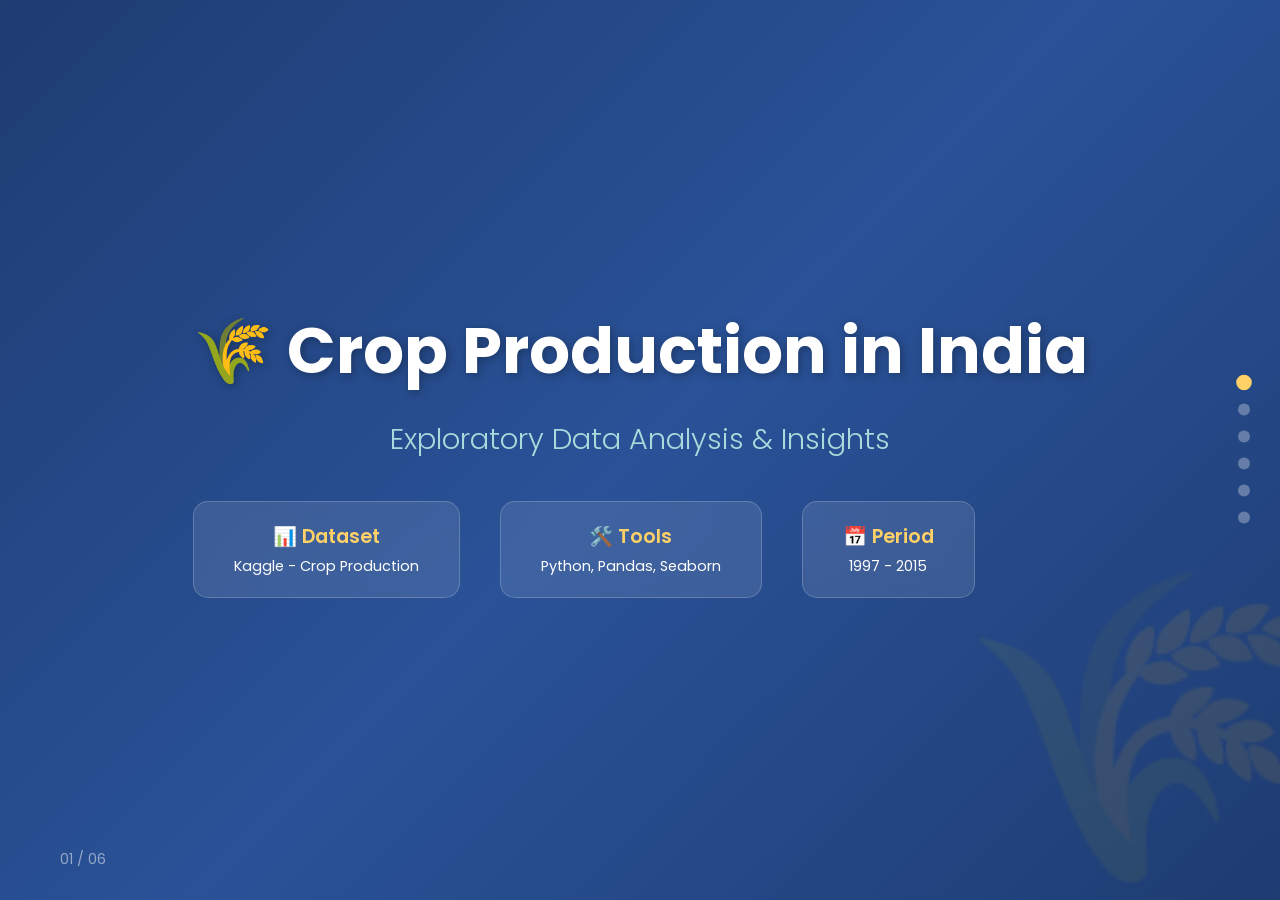
==== crop_production_presentation.html @ 9391064a "Add files via upload" ====
<!DOCTYPE html>
<html lang="en">

<head>
    <meta charset="UTF-8">
    <meta name="viewport" content="width=device-width, initial-scale=1.0">
    <title>Crop Production in India - Analysis</title>
    <link href="https://fonts.googleapis.com/css2?family=Poppins:wght@300;400;600;700&display=swap" rel="stylesheet">
    <style>
        * {
            margin: 0;
            padding: 0;
            box-sizing: border-box;
        }

        body {
            font-family: 'Poppins', sans-serif;
            background: linear-gradient(135deg, #1a1a2e 0%, #16213e 50%, #0f3460 100%);
            min-height: 100vh;
            overflow-x: hidden;
        }

        .slide-container {
            width: 100%;
            height: 100vh;
            scroll-snap-type: y mandatory;
            overflow-y: scroll;
            scroll-behavior: smooth;
        }

        .slide {
            width: 100%;
            height: 100vh;
            scroll-snap-align: start;
            display: flex;
            flex-direction: column;
            justify-content: center;
            align-items: center;
            padding: 60px;
            position: relative;
            overflow: hidden;
        }

        /* Slide 1 - Title */
        .slide-1 {
            background: linear-gradient(135deg, #1e3c72 0%, #2a5298 50%, #1e3c72 100%);
        }

        .slide-1::before {
            content: '🌾';
            position: absolute;
            font-size: 300px;
            opacity: 0.1;
            right: -50px;
            bottom: -50px;
        }

        .title-content {
            text-align: center;
            z-index: 10;
            animation: fadeInUp 1s ease-out;
        }

        .main-title {
            font-size: 4rem;
            font-weight: 700;
            color: #fff;
            margin-bottom: 20px;
            text-shadow: 2px 2px 10px rgba(0, 0, 0, 0.3);
        }

        .subtitle {
            font-size: 1.8rem;
            color: #a8dadc;
            margin-bottom: 40px;
            font-weight: 300;
        }

        .meta-info {
            display: flex;
            gap: 40px;
            margin-top: 30px;
        }

        .meta-item {
            background: rgba(255, 255, 255, 0.1);
            backdrop-filter: blur(10px);
            padding: 20px 40px;
            border-radius: 15px;
            border: 1px solid rgba(255, 255, 255, 0.2);
        }

        .meta-item span {
            color: #ffd166;
            font-size: 1.2rem;
            font-weight: 600;
        }

        .meta-item p {
            color: #fff;
            font-size: 0.9rem;
            margin-top: 5px;
        }

        /* Slide 2 - Contents */
        .slide-2 {
            background: linear-gradient(135deg, #134e5e 0%, #71b280 100%);
        }

        .section-title {
            font-size: 3rem;
            color: #fff;
            margin-bottom: 50px;
            text-align: center;
        }

        .contents-grid {
            display: grid;
            grid-template-columns: repeat(2, 1fr);
            gap: 25px;
            max-width: 900px;
        }

        .content-card {
            background: rgba(255, 255, 255, 0.15);
            backdrop-filter: blur(10px);
            padding: 30px;
            border-radius: 20px;
            border: 1px solid rgba(255, 255, 255, 0.2);
            display: flex;
            align-items: center;
            gap: 20px;
            transition: transform 0.3s ease, box-shadow 0.3s ease;
        }

        .content-card:hover {
            transform: translateY(-5px);
            box-shadow: 0 20px 40px rgba(0, 0, 0, 0.2);
        }

        .content-number {
            width: 60px;
            height: 60px;
            background: linear-gradient(135deg, #ffd166, #f9844a);
            border-radius: 50%;
            display: flex;
            justify-content: center;
            align-items: center;
            font-size: 1.5rem;
            font-weight: 700;
            color: #1a1a2e;
        }

        .content-text {
            color: #fff;
            font-size: 1.3rem;
        }

        /* Slide 3 - Dataset Overview */
        .slide-3 {
            background: linear-gradient(135deg, #667eea 0%, #764ba2 100%);
        }

        .stats-container {
            display: grid;
            grid-template-columns: repeat(4, 1fr);
            gap: 30px;
            margin-top: 40px;
        }

        .stat-card {
            background: rgba(255, 255, 255, 0.15);
            backdrop-filter: blur(10px);
            padding: 40px 30px;
            border-radius: 20px;
            text-align: center;
            border: 1px solid rgba(255, 255, 255, 0.2);
            transition: transform 0.3s ease;
        }

        .stat-card:hover {
            transform: scale(1.05);
        }

        .stat-icon {
            font-size: 3rem;
            margin-bottom: 15px;
        }

        .stat-value {
            font-size: 2.5rem;
            font-weight: 700;
            color: #ffd166;
        }

        .stat-label {
            color: #e0e0e0;
            font-size: 1rem;
            margin-top: 10px;
        }

        /* Slide 4 - EDA */
        .slide-4 {
            background: linear-gradient(135deg, #f093fb 0%, #f5576c 100%);
        }

        /* Slide 5 - Key Visualizations */
        .slide-5 {
            background: linear-gradient(135deg, #11998e 0%, #38ef7d 100%);
        }

        .viz-grid {
            display: grid;
            grid-template-columns: repeat(3, 1fr);
            gap: 25px;
            max-width: 1100px;
        }

        .viz-card {
            background: rgba(255, 255, 255, 0.95);
            border-radius: 20px;
            padding: 30px;
            text-align: center;
            box-shadow: 0 15px 40px rgba(0, 0, 0, 0.2);
            transition: transform 0.3s ease, box-shadow 0.3s ease;
            cursor: pointer;
        }

        .viz-card:hover {
            transform: translateY(-10px) scale(1.02);
            box-shadow: 0 25px 50px rgba(0, 0, 0, 0.3);
        }

        .viz-card::after {
            content: '👆 Click to view';
            display: block;
            font-size: 0.75rem;
            color: #999;
            margin-top: 10px;
            opacity: 0;
            transition: opacity 0.3s ease;
        }

        .viz-card:hover::after {
            opacity: 1;
        }

        .viz-icon {
            font-size: 3rem;
            margin-bottom: 15px;
        }

        .viz-title {
            font-size: 1.2rem;
            font-weight: 600;
            color: #333;
            margin-bottom: 10px;
        }

        .viz-desc {
            font-size: 0.9rem;
            color: #666;
        }

        /* Slide 6 - Key Insights & Conclusion */
        .slide-6 {
            background: linear-gradient(135deg, #0f0c29 0%, #302b63 50%, #24243e 100%);
        }

        .insights-container {
            display: grid;
            grid-template-columns: repeat(2, 1fr);
            gap: 30px;
            max-width: 1000px;
        }

        .insight-card {
            background: linear-gradient(135deg, rgba(255, 255, 255, 0.1) 0%, rgba(255, 255, 255, 0.05) 100%);
            backdrop-filter: blur(10px);
            padding: 30px;
            border-radius: 20px;
            border: 1px solid rgba(255, 255, 255, 0.1);
        }

        .insight-card h3 {
            color: #ffd166;
            font-size: 1.3rem;
            margin-bottom: 15px;
            display: flex;
            align-items: center;
            gap: 10px;
        }

        .insight-card p {
            color: #e0e0e0;
            line-height: 1.6;
        }

        .conclusion-box {
            grid-column: span 2;
            background: linear-gradient(135deg, #ffd166 0%, #f9844a 100%);
            text-align: center;
        }

        .conclusion-box h3 {
            color: #1a1a2e;
            font-size: 1.8rem;
        }

        .conclusion-box p {
            color: #333;
            font-size: 1.1rem;
        }

        /* Modal Styles */
        .modal-overlay {
            position: fixed;
            top: 0;
            left: 0;
            width: 100%;
            height: 100%;
            background: rgba(0, 0, 0, 0.85);
            backdrop-filter: blur(10px);
            display: none;
            justify-content: center;
            align-items: center;
            z-index: 2000;
            animation: fadeIn 0.3s ease;
        }

        .modal-overlay.active {
            display: flex;
        }

        .modal-content {
            background: #fff;
            border-radius: 25px;
            padding: 40px;
            max-width: 800px;
            width: 90%;
            max-height: 85vh;
            overflow-y: auto;
            position: relative;
            animation: slideUp 0.4s ease;
        }

        .modal-close {
            position: absolute;
            top: 15px;
            right: 20px;
            font-size: 2rem;
            cursor: pointer;
            color: #666;
            transition: color 0.3s ease;
        }

        .modal-close:hover {
            color: #f5576c;
        }

        .modal-title {
            font-size: 1.8rem;
            color: #333;
            margin-bottom: 20px;
            display: flex;
            align-items: center;
            gap: 15px;
        }

        .modal-description {
            color: #666;
            margin-bottom: 25px;
            line-height: 1.6;
        }

        .chart-preview {
            background: linear-gradient(135deg, #f8f9fa 0%, #e9ecef 100%);
            border-radius: 15px;
            padding: 30px;
            min-height: 300px;
            display: flex;
            flex-direction: column;
            align-items: center;
            justify-content: center;
        }

        /* CSS Charts */
        .bar-chart {
            display: flex;
            align-items: flex-end;
            gap: 15px;
            height: 200px;
            padding: 20px;
        }

        .bar {
            width: 50px;
            border-radius: 8px 8px 0 0;
            display: flex;
            flex-direction: column;
            align-items: center;
            justify-content: flex-end;
            transition: height 0.5s ease;
        }

        .bar span {
            font-size: 0.7rem;
            color: #333;
            margin-top: 8px;
            text-align: center;
        }

        .pie-chart {
            width: 200px;
            height: 200px;
            border-radius: 50%;
            background: conic-gradient(#ff6b6b 0deg 108deg,
                    #4ecdc4 108deg 180deg,
                    #45b7d1 180deg 234deg,
                    #96ceb4 234deg 288deg,
                    #ffeaa7 288deg 360deg);
            position: relative;
        }

        .pie-chart::after {
            content: '';
            position: absolute;
            top: 50%;
            left: 50%;
            transform: translate(-50%, -50%);
            width: 80px;
            height: 80px;
            background: #fff;
            border-radius: 50%;
        }

        .histogram {
            display: flex;
            align-items: flex-end;
            gap: 3px;
            height: 150px;
        }

        .hist-bar {
            width: 20px;
            background: linear-gradient(180deg, #667eea 0%, #764ba2 100%);
            border-radius: 3px 3px 0 0;
        }

        .scatter-plot {
            width: 250px;
            height: 200px;
            background: linear-gradient(135deg, #f8f9fa 0%, #e9ecef 100%);
            border-left: 2px solid #333;
            border-bottom: 2px solid #333;
            position: relative;
            margin: 20px;
        }

        .scatter-dot {
            position: absolute;
            width: 10px;
            height: 10px;
            background: #4ecdc4;
            border-radius: 50%;
            opacity: 0.7;
        }

        .box-plot {
            display: flex;
            flex-direction: column;
            align-items: center;
            height: 200px;
            justify-content: center;
        }

        .box-plot-item {
            display: flex;
            align-items: center;
            gap: 10px;
            margin: 10px 0;
        }

        .box-plot-box {
            width: 120px;
            height: 40px;
            background: linear-gradient(90deg, #ffeaa7 0%, #fdcb6e 100%);
            border: 2px solid #f39c12;
            border-radius: 5px;
            position: relative;
        }

        .box-plot-box::before,
        .box-plot-box::after {
            content: '';
            position: absolute;
            height: 2px;
            background: #e74c3c;
            width: 30px;
        }

        .box-plot-box::before {
            left: -35px;
            top: 50%;
        }

        .box-plot-box::after {
            right: -35px;
            top: 50%;
        }

        .heatmap {
            display: grid;
            grid-template-columns: repeat(3, 60px);
            gap: 5px;
        }

        .heatmap-cell {
            width: 60px;
            height: 60px;
            border-radius: 8px;
            display: flex;
            align-items: center;
            justify-content: center;
            color: #fff;
            font-weight: 600;
            font-size: 0.9rem;
        }

        .line-chart {
            width: 280px;
            height: 150px;
            position: relative;
            border-left: 2px solid #333;
            border-bottom: 2px solid #333;
        }

        .line-chart svg {
            position: absolute;
            bottom: 0;
            left: 0;
        }

        /* Navigation */
        .nav-dots {
            position: fixed;
            right: 30px;
            top: 50%;
            transform: translateY(-50%);
            display: flex;
            flex-direction: column;
            gap: 15px;
            z-index: 1000;
        }

        .nav-dot {
            width: 12px;
            height: 12px;
            border-radius: 50%;
            background: rgba(255, 255, 255, 0.3);
            cursor: pointer;
            transition: all 0.3s ease;
        }

        .nav-dot:hover,
        .nav-dot.active {
            background: #ffd166;
            transform: scale(1.3);
        }

        .slide-number {
            position: absolute;
            bottom: 30px;
            left: 60px;
            color: rgba(255, 255, 255, 0.5);
            font-size: 0.9rem;
        }

        /* Animations */
        @keyframes fadeIn {
            from {
                opacity: 0;
            }

            to {
                opacity: 1;
            }
        }

        @keyframes fadeInUp {
            from {
                opacity: 0;
                transform: translateY(30px);
            }

            to {
                opacity: 1;
                transform: translateY(0);
            }
        }

        @keyframes slideUp {
            from {
                opacity: 0;
                transform: translateY(50px);
            }

            to {
                opacity: 1;
                transform: translateY(0);
            }
        }

        .legend {
            display: flex;
            flex-wrap: wrap;
            gap: 15px;
            margin-top: 20px;
            justify-content: center;
        }

        .legend-item {
            display: flex;
            align-items: center;
            gap: 8px;
            font-size: 0.85rem;
            color: #555;
        }

        .legend-color {
            width: 15px;
            height: 15px;
            border-radius: 3px;
        }
    </style>
</head>

<body>
    <div class="slide-container" id="slideContainer">
        <!-- Slide 1: Title -->
        <div class="slide slide-1" id="slide1">
            <div class="title-content">
                <h1 class="main-title">🌾 Crop Production in India</h1>
                <p class="subtitle">Exploratory Data Analysis & Insights</p>
                <div class="meta-info">
                    <div class="meta-item">
                        <span>📊 Dataset</span>
                        <p>Kaggle - Crop Production</p>
                    </div>
                    <div class="meta-item">
                        <span>🛠️ Tools</span>
                        <p>Python, Pandas, Seaborn</p>
                    </div>
                    <div class="meta-item">
                        <span>📅 Period</span>
                        <p>1997 - 2015</p>
                    </div>
                </div>
            </div>
            <span class="slide-number">01 / 06</span>
        </div>

        <!-- Slide 2: Contents -->
        <div class="slide slide-2" id="slide2">
            <h2 class="section-title">📋 Contents</h2>
            <div class="contents-grid">
                <div class="content-card">
                    <div class="content-number">1</div>
                    <div class="content-text">Load Data & Overview</div>
                </div>
                <div class="content-card">
                    <div class="content-number">2</div>
                    <div class="content-text">Descriptive Statistics</div>
                </div>
                <div class="content-card">
                    <div class="content-number">3</div>
                    <div class="content-text">Exploratory Data Analysis</div>
                </div>
                <div class="content-card">
                    <div class="content-number">4</div>
                    <div class="content-text">Data Visualizations</div>
                </div>
            </div>
            <span class="slide-number">02 / 06</span>
        </div>

        <!-- Slide 3: Dataset Overview -->
        <div class="slide slide-3" id="slide3">
            <h2 class="section-title">📊 Dataset Overview</h2>
            <div class="stats-container">
                <div class="stat-card">
                    <div class="stat-icon">📁</div>
                    <div class="stat-value">246K+</div>
                    <div class="stat-label">Total Records</div>
                </div>
                <div class="stat-card">
                    <div class="stat-icon">🗺️</div>
                    <div class="stat-value">33</div>
                    <div class="stat-label">States & UTs</div>
                </div>
                <div class="stat-card">
                    <div class="stat-icon">🌱</div>
                    <div class="stat-value">124</div>
                    <div class="stat-label">Crop Types</div>
                </div>
                <div class="stat-card">
                    <div class="stat-icon">📆</div>
                    <div class="stat-value">6</div>
                    <div class="stat-label">Seasons</div>
                </div>
            </div>
            <span class="slide-number">03 / 06</span>
        </div>

        <!-- Slide 4: Exploratory Data Analysis (EDA) -->
        <div class="slide slide-4" id="slide4">
            <h2 class="section-title">🔍 Exploratory Data Analysis (EDA)</h2>
            <p style="color: rgba(255,255,255,0.8); margin-bottom: 20px; font-size: 1rem;">👆 Click any card to see the
                chart</p>
            <div style="display: grid; grid-template-columns: repeat(3, 1fr); gap: 25px; max-width: 1100px;">
                <div onclick="openModal('missingvalues')"
                    style="background: rgba(255,255,255,0.95); border-radius: 20px; padding: 30px; text-align: center; box-shadow: 0 15px 40px rgba(0,0,0,0.2); cursor: pointer; transition: transform 0.3s ease;"
                    onmouseover="this.style.transform='translateY(-5px)'"
                    onmouseout="this.style.transform='translateY(0)'">
                    <div style="font-size: 3rem; margin-bottom: 15px;">⚠️</div>
                    <h3 style="color: #f5576c; font-size: 1.3rem; margin-bottom: 10px;">Missing Values</h3>
                    <p style="color: #333; font-size: 2rem; font-weight: 700;">3730</p>
                    <p style="color: #666; font-size: 0.9rem; margin-top: 10px;">in Production column</p>
                    <p style="color: #888; font-size: 0.85rem; margin-top: 5px;">Rows removed via dropna()</p>
                </div>
                <div onclick="openModal('boxplot')"
                    style="background: rgba(255,255,255,0.95); border-radius: 20px; padding: 30px; text-align: center; box-shadow: 0 15px 40px rgba(0,0,0,0.2); cursor: pointer; transition: transform 0.3s ease;"
                    onmouseover="this.style.transform='translateY(-5px)'"
                    onmouseout="this.style.transform='translateY(0)'">
                    <div style="font-size: 3rem; margin-bottom: 15px;">📊</div>
                    <h3 style="color: #764ba2; font-size: 1.3rem; margin-bottom: 10px;">Outlier Detection</h3>
                    <p style="color: #333; font-size: 1rem; font-weight: 600;">IQR Method Used</p>
                    <p style="color: #666; font-size: 0.9rem; margin-top: 10px;">Q1, Q3, bounds calculated</p>
                    <p style="color: #888; font-size: 0.85rem; margin-top: 5px;">Many outliers in Production</p>
                </div>
                <div onclick="openModal('correlation')"
                    style="background: rgba(255,255,255,0.95); border-radius: 20px; padding: 30px; text-align: center; box-shadow: 0 15px 40px rgba(0,0,0,0.2); cursor: pointer; transition: transform 0.3s ease;"
                    onmouseover="this.style.transform='translateY(-5px)'"
                    onmouseout="this.style.transform='translateY(0)'">
                    <div style="font-size: 3rem; margin-bottom: 15px;">🔗</div>
                    <h3 style="color: #11998e; font-size: 1.3rem; margin-bottom: 10px;">Correlation</h3>
                    <p style="color: #333; font-size: 2rem; font-weight: 700;">+0.62</p>
                    <p style="color: #666; font-size: 0.9rem; margin-top: 10px;">Area ↔ Production</p>
                    <p style="color: #888; font-size: 0.85rem; margin-top: 5px;">Strong positive relationship</p>
                </div>
            </div>
            <div
                style="background: rgba(255,255,255,0.15); backdrop-filter: blur(10px); padding: 25px 50px; border-radius: 15px; margin-top: 30px; border: 1px solid rgba(255,255,255,0.2);">
                <p style="color: #fff; font-size: 1.1rem; text-align: center;">
                    <strong>Key EDA Steps:</strong> Missing Value Analysis → Data Cleaning → Outlier Detection →
                    Correlation Matrix → Unique Value Counts
                </p>
            </div>
            <span class="slide-number">04 / 06</span>
        </div>


        <!-- Slide 5: Key Visualizations -->
        <div class="slide slide-5" id="slide5">
            <h2 class="section-title">📊 Visualizations Used</h2>
            <p style="color: rgba(255,255,255,0.8); margin-bottom: 30px; font-size: 1.1rem;">👆 Click any card to see
                the visualization</p>
            <div class="viz-grid">
                <div class="viz-card" onclick="openModal('histogram')">
                    <div class="viz-icon">📊</div>
                    <div class="viz-title">Histogram</div>
                    <div class="viz-desc">Distribution of Production & Area</div>
                </div>
                <div class="viz-card" onclick="openModal('boxplot')">
                    <div class="viz-icon">📦</div>
                    <div class="viz-title">Box Plot</div>
                    <div class="viz-desc">Outlier Detection by Season</div>
                </div>
                <div class="viz-card" onclick="openModal('barchart')">
                    <div class="viz-icon">📈</div>
                    <div class="viz-title">Bar Chart</div>
                    <div class="viz-desc">Top States & Crops Comparison</div>
                </div>
                <div class="viz-card" onclick="openModal('scatter')">
                    <div class="viz-icon">🔵</div>
                    <div class="viz-title">Scatter Plot</div>
                    <div class="viz-desc">Area vs Production Relationship</div>
                </div>
                <div class="viz-card" onclick="openModal('piechart')">
                    <div class="viz-icon">🥧</div>
                    <div class="viz-title">Pie Chart</div>
                    <div class="viz-desc">State-wise Production Share</div>
                </div>
                <div class="viz-card" onclick="openModal('heatmap')">
                    <div class="viz-icon">🔥</div>
                    <div class="viz-title">Heatmap</div>
                    <div class="viz-desc">Correlation Matrix</div>
                </div>
            </div>
            <span class="slide-number">05 / 06</span>
        </div>

        <!-- Slide 6: Key Insights & Conclusion -->
        <div class="slide slide-6" id="slide6">
            <h2 class="section-title">💡 Key Insights</h2>
            <div class="insights-container">
                <div class="insight-card">
                    <h3>🏆 Top Producer</h3>
                    <p>Kerala dominates with 126+ Billion tonnes, driven by Coconut production (counted in nuts, not
                        weight).</p>
                </div>
                <div class="insight-card">
                    <h3>🌾 Crop Diversity</h3>
                    <p>124 unique crops across 33 states. Rice, Wheat, and Sugarcane form the backbone of Indian
                        agriculture.</p>
                </div>
                <div class="insight-card">
                    <h3>📅 Seasonal Patterns</h3>
                    <p>Whole Year crops contribute highest production. Kharif (monsoon) shows more variability than Rabi
                        (winter).</p>
                </div>
                <div class="insight-card">
                    <h3>📊 Key Correlation</h3>
                    <p>Area-Production correlation (+0.62) is strong, but Year shows no significant trend — yield
                        improvement is needed.</p>
                </div>
                <div class="insight-card conclusion-box">
                    <h3>🎯 Conclusion</h3>
                    <p>This analysis of 246K+ records (1997-2015) reveals that Indian agriculture is regionally
                        concentrated, with Southern states leading. While production correlates with area,
                        year-over-year yield hasn't improved significantly — suggesting focus should shift from land
                        expansion to productivity enhancement through modern farming techniques.</p>
                </div>
            </div>
            <span class="slide-number">06 / 06</span>
        </div>
    </div>

    <!-- Modal Overlay -->
    <div class="modal-overlay" id="modalOverlay" onclick="closeModal(event)">
        <div class="modal-content" onclick="event.stopPropagation()">
            <span class="modal-close" onclick="closeModal()">&times;</span>
            <h2 class="modal-title" id="modalTitle"></h2>
            <p class="modal-description" id="modalDescription"></p>
            <div class="chart-preview" id="chartPreview"></div>
        </div>
    </div>

    <!-- Navigation Dots -->
    <div class="nav-dots">
        <div class="nav-dot active" onclick="scrollToSlide(1)"></div>
        <div class="nav-dot" onclick="scrollToSlide(2)"></div>
        <div class="nav-dot" onclick="scrollToSlide(3)"></div>
        <div class="nav-dot" onclick="scrollToSlide(4)"></div>
        <div class="nav-dot" onclick="scrollToSlide(5)"></div>
        <div class="nav-dot" onclick="scrollToSlide(6)"></div>
    </div>

    <script>
        const container = document.getElementById('slideContainer');
        const dots = document.querySelectorAll('.nav-dot');

        function scrollToSlide(num) {
            const slide = document.getElementById('slide' + num);
            slide.scrollIntoView({ behavior: 'smooth' });
        }

        container.addEventListener('scroll', () => {
            const scrollPos = container.scrollTop;
            const slideHeight = window.innerHeight;
            const currentSlide = Math.round(scrollPos / slideHeight);

            dots.forEach((dot, index) => {
                dot.classList.toggle('active', index === currentSlide);
            });
        });

        // Keyboard navigation
        document.addEventListener('keydown', (e) => {
            const modal = document.getElementById('modalOverlay');
            if (modal.classList.contains('active')) {
                if (e.key === 'Escape') closeModal();
                return;
            }

            const currentScroll = container.scrollTop;
            const slideHeight = window.innerHeight;
            const currentSlide = Math.round(currentScroll / slideHeight);

            if (e.key === 'ArrowDown' || e.key === ' ') {
                e.preventDefault();
                if (currentSlide < 5) scrollToSlide(currentSlide + 2);
            } else if (e.key === 'ArrowUp') {
                e.preventDefault();
                if (currentSlide > 0) scrollToSlide(currentSlide);
            }
        });

        // Modal Functions
        const chartData = {
            missingvalues: {
                title: '⚠️ Missing Values Analysis',
                description: '💡 Insight: Only Production column has 3730 missing values (1.5% of data). All other columns are complete. Missing values were handled using dropna() to ensure data quality for analysis.',
                chart: `<img src="charts/missing_values.png" alt="Missing Values" style="max-width: 100%; border-radius: 10px; box-shadow: 0 5px 20px rgba(0,0,0,0.1);">`
            },
            correlation: {
                title: '🔗 Correlation Matrix',
                description: '💡 Insight: Area-Production correlation is strong (+0.62). Year has almost no correlation with Area (0.02) or Production (0.03), indicating production hasn\'t improved significantly over time despite more data.',
                chart: `<img src="charts/correlation.png" alt="Correlation Matrix" style="max-width: 100%; border-radius: 10px; box-shadow: 0 5px 20px rgba(0,0,0,0.1);">`
            },
            histogram: {
                title: '📊 Histogram',
                description: '💡 Insight: Production data is heavily right-skewed with 75% of records below 8,000 tonnes. Mean (92,834) is much higher than Median (1,680), indicating extreme outliers from high-production crops like Sugarcane and Coconut.',
                chart: `<img src="charts/histogram.png" alt="Histogram" style="max-width: 100%; border-radius: 10px; box-shadow: 0 5px 20px rgba(0,0,0,0.1);">`
            },
            boxplot: {
                title: '📦 Box Plot',
                description: '💡 Insight: "Whole Year" crops show the highest median production and most outliers. Kharif season has wider spread than Rabi. All seasons show significant outliers above Q3+1.5*IQR, indicating a few mega-production records.',
                chart: `<img src="charts/boxplot.png" alt="Box Plot" style="max-width: 100%; border-radius: 10px; box-shadow: 0 5px 20px rgba(0,0,0,0.1);">`
            },
            barchart: {
                title: '📈 Bar Chart',
                description: '💡 Insight: Kerala leads with 126+ Billion tonnes (mainly Coconut). Andhra Pradesh and Uttar Pradesh follow. Top 10 states contribute over 80% of total production. Southern states dominate due to perennial crops.',
                chart: `<img src="charts/barchart.png" alt="Bar Chart" style="max-width: 100%; border-radius: 10px; box-shadow: 0 5px 20px rgba(0,0,0,0.1);">`
            },
            scatter: {
                title: '🔵 Scatter Plot',
                description: '💡 Insight: Strong positive correlation (+0.62) confirms larger cultivation areas yield higher production. Log scale reveals linear trend. Some high-area, low-production outliers suggest inefficient farming or crop failures.',
                chart: `<img src="charts/scatter.png" alt="Scatter Plot" style="max-width: 100%; border-radius: 10px; box-shadow: 0 5px 20px rgba(0,0,0,0.1);">`
            },
            piechart: {
                title: '🥧 Pie Chart',
                description: '💡 Insight: Kerala alone contributes ~40% of Top 5 states production. Andhra Pradesh (22%) and Tamil Nadu (15%) follow. These 5 states account for majority share, highlighting regional agricultural concentration in India.',
                chart: `<img src="charts/piechart.png" alt="Pie Chart" style="max-width: 100%; border-radius: 10px; box-shadow: 0 5px 20px rgba(0,0,0,0.1);">`
            },
            heatmap: {
                title: '🔥 Heatmap',
                description: '💡 Insight: Area-Production correlation is strong (0.62). Year has weak correlation with both (0.02-0.03), meaning production hasn\'t significantly increased over time despite more data. Focus should be on yield improvement, not just area expansion.',
                chart: `<img src="charts/heatmap.png" alt="Heatmap" style="max-width: 100%; border-radius: 10px; box-shadow: 0 5px 20px rgba(0,0,0,0.1);">`
            }
        };



        function openModal(chartType) {
            const data = chartData[chartType];
            document.getElementById('modalTitle').innerHTML = data.title;
            document.getElementById('modalDescription').textContent = data.description;
            document.getElementById('chartPreview').innerHTML = data.chart;
            document.getElementById('modalOverlay').classList.add('active');
            document.body.style.overflow = 'hidden';
        }

        function closeModal(event) {
            if (event && event.target !== document.getElementById('modalOverlay')) return;
            document.getElementById('modalOverlay').classList.remove('active');
            document.body.style.overflow = '';
        }
    </script>
</body>

</html>
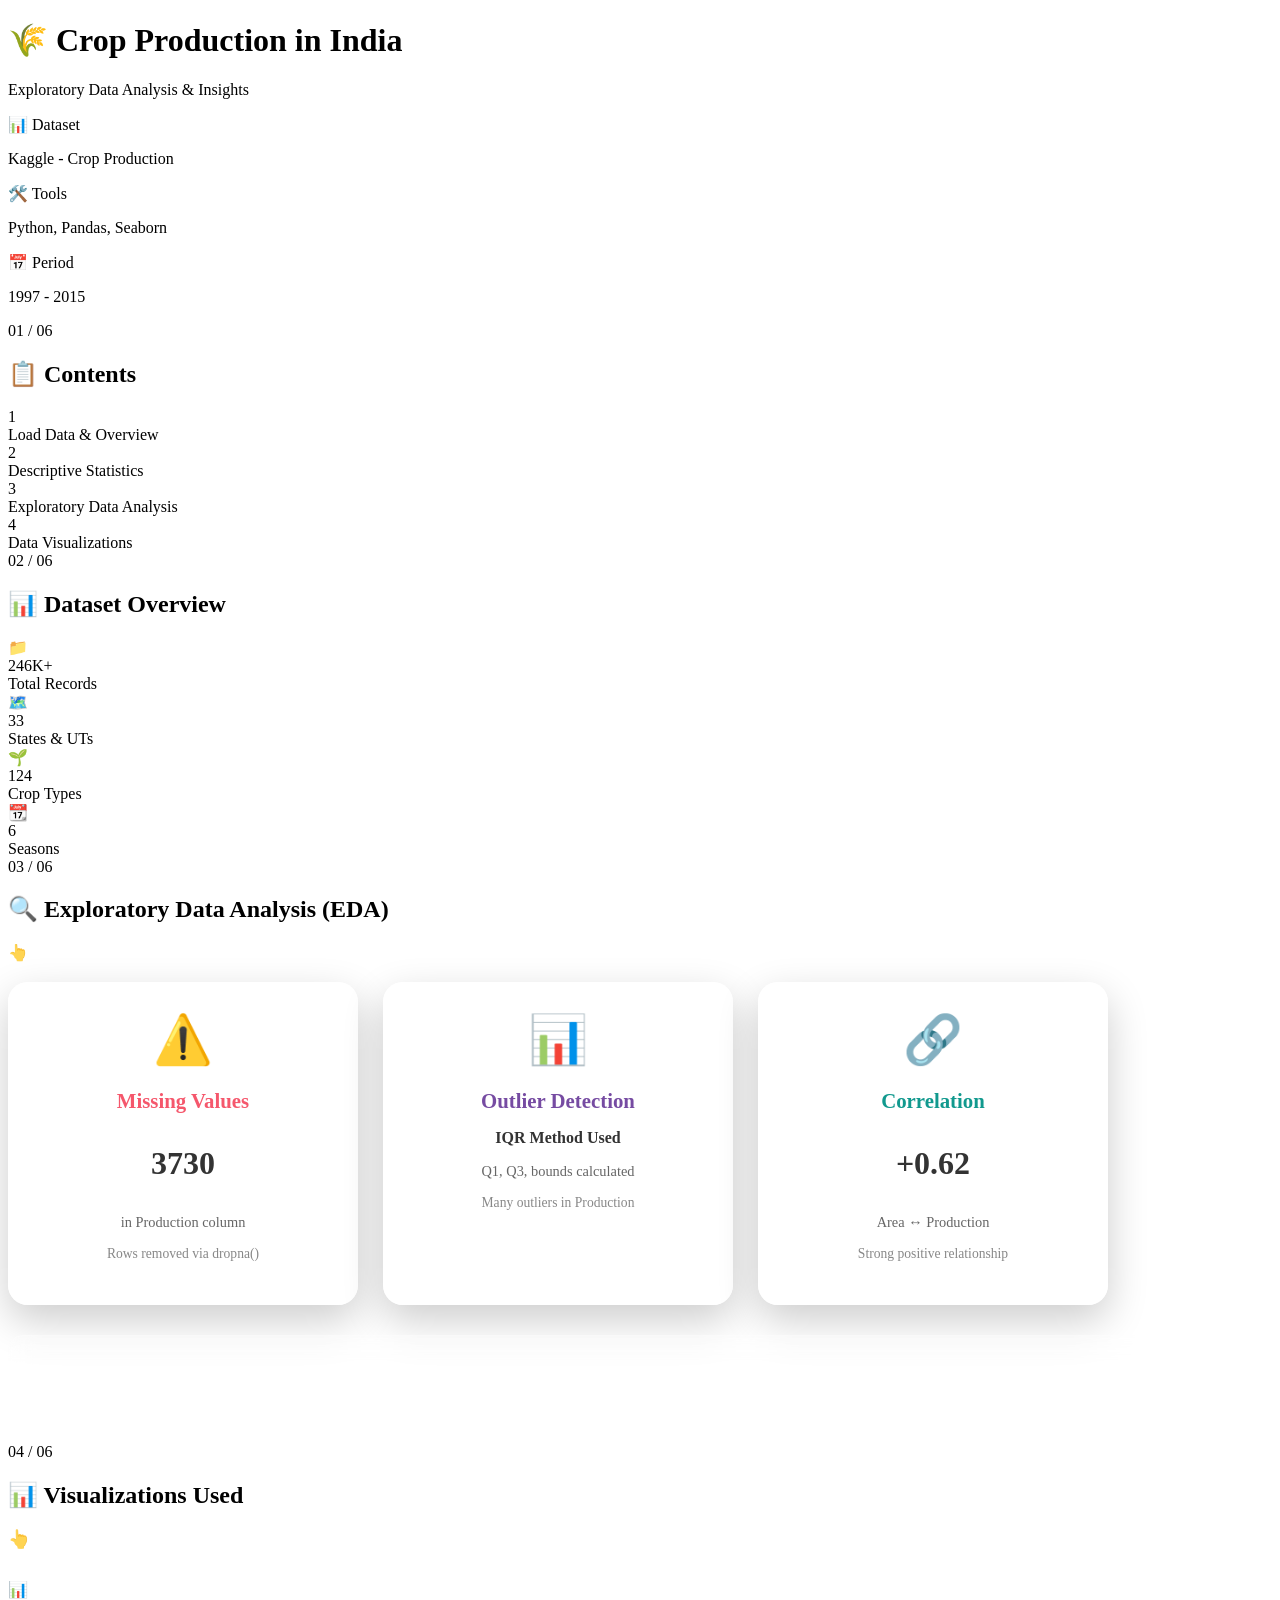
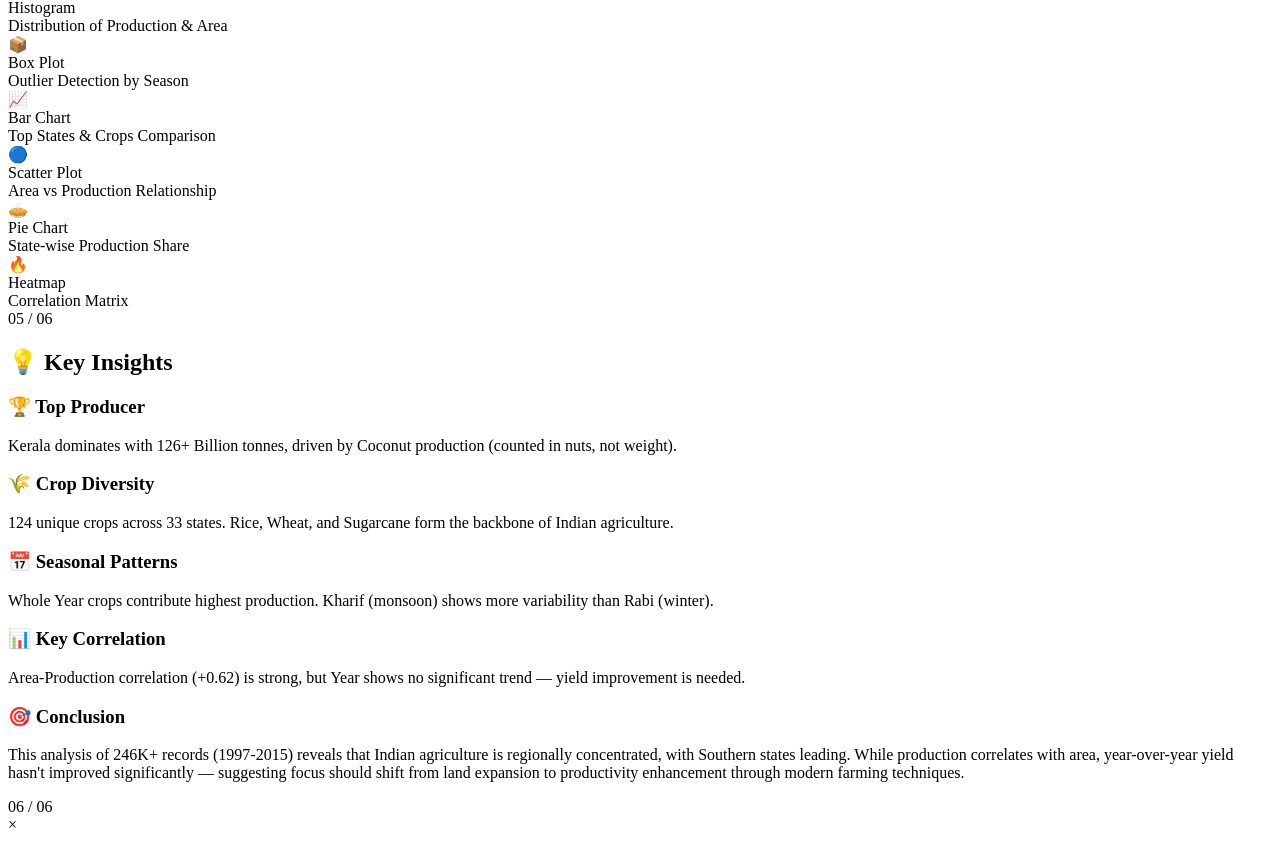
==== commit 111534a9: "Update print statement from 'Hello' to 'Goodbye'" ====
--- a/crop_production_presentation.html
+++ b/crop_production_presentation.html
@@ -6,633 +6,7 @@
     <meta name="viewport" content="width=device-width, initial-scale=1.0">
     <title>Crop Production in India - Analysis</title>
     <link href="https://fonts.googleapis.com/css2?family=Poppins:wght@300;400;600;700&display=swap" rel="stylesheet">
-    <style>
-        * {
-            margin: 0;
-            padding: 0;
-            box-sizing: border-box;
-        }
-
-        body {
-            font-family: 'Poppins', sans-serif;
-            background: linear-gradient(135deg, #1a1a2e 0%, #16213e 50%, #0f3460 100%);
-            min-height: 100vh;
-            overflow-x: hidden;
-        }
-
-        .slide-container {
-            width: 100%;
-            height: 100vh;
-            scroll-snap-type: y mandatory;
-            overflow-y: scroll;
-            scroll-behavior: smooth;
-        }
-
-        .slide {
-            width: 100%;
-            height: 100vh;
-            scroll-snap-align: start;
-            display: flex;
-            flex-direction: column;
-            justify-content: center;
-            align-items: center;
-            padding: 60px;
-            position: relative;
-            overflow: hidden;
-        }
-
-        /* Slide 1 - Title */
-        .slide-1 {
-            background: linear-gradient(135deg, #1e3c72 0%, #2a5298 50%, #1e3c72 100%);
-        }
-
-        .slide-1::before {
-            content: '🌾';
-            position: absolute;
-            font-size: 300px;
-            opacity: 0.1;
-            right: -50px;
-            bottom: -50px;
-        }
-
-        .title-content {
-            text-align: center;
-            z-index: 10;
-            animation: fadeInUp 1s ease-out;
-        }
-
-        .main-title {
-            font-size: 4rem;
-            font-weight: 700;
-            color: #fff;
-            margin-bottom: 20px;
-            text-shadow: 2px 2px 10px rgba(0, 0, 0, 0.3);
-        }
-
-        .subtitle {
-            font-size: 1.8rem;
-            color: #a8dadc;
-            margin-bottom: 40px;
-            font-weight: 300;
-        }
-
-        .meta-info {
-            display: flex;
-            gap: 40px;
-            margin-top: 30px;
-        }
-
-        .meta-item {
-            background: rgba(255, 255, 255, 0.1);
-            backdrop-filter: blur(10px);
-            padding: 20px 40px;
-            border-radius: 15px;
-            border: 1px solid rgba(255, 255, 255, 0.2);
-        }
-
-        .meta-item span {
-            color: #ffd166;
-            font-size: 1.2rem;
-            font-weight: 600;
-        }
-
-        .meta-item p {
-            color: #fff;
-            font-size: 0.9rem;
-            margin-top: 5px;
-        }
-
-        /* Slide 2 - Contents */
-        .slide-2 {
-            background: linear-gradient(135deg, #134e5e 0%, #71b280 100%);
-        }
-
-        .section-title {
-            font-size: 3rem;
-            color: #fff;
-            margin-bottom: 50px;
-            text-align: center;
-        }
-
-        .contents-grid {
-            display: grid;
-            grid-template-columns: repeat(2, 1fr);
-            gap: 25px;
-            max-width: 900px;
-        }
-
-        .content-card {
-            background: rgba(255, 255, 255, 0.15);
-            backdrop-filter: blur(10px);
-            padding: 30px;
-            border-radius: 20px;
-            border: 1px solid rgba(255, 255, 255, 0.2);
-            display: flex;
-            align-items: center;
-            gap: 20px;
-            transition: transform 0.3s ease, box-shadow 0.3s ease;
-        }
-
-        .content-card:hover {
-            transform: translateY(-5px);
-            box-shadow: 0 20px 40px rgba(0, 0, 0, 0.2);
-        }
-
-        .content-number {
-            width: 60px;
-            height: 60px;
-            background: linear-gradient(135deg, #ffd166, #f9844a);
-            border-radius: 50%;
-            display: flex;
-            justify-content: center;
-            align-items: center;
-            font-size: 1.5rem;
-            font-weight: 700;
-            color: #1a1a2e;
-        }
-
-        .content-text {
-            color: #fff;
-            font-size: 1.3rem;
-        }
-
-        /* Slide 3 - Dataset Overview */
-        .slide-3 {
-            background: linear-gradient(135deg, #667eea 0%, #764ba2 100%);
-        }
-
-        .stats-container {
-            display: grid;
-            grid-template-columns: repeat(4, 1fr);
-            gap: 30px;
-            margin-top: 40px;
-        }
-
-        .stat-card {
-            background: rgba(255, 255, 255, 0.15);
-            backdrop-filter: blur(10px);
-            padding: 40px 30px;
-            border-radius: 20px;
-            text-align: center;
-            border: 1px solid rgba(255, 255, 255, 0.2);
-            transition: transform 0.3s ease;
-        }
-
-        .stat-card:hover {
-            transform: scale(1.05);
-        }
-
-        .stat-icon {
-            font-size: 3rem;
-            margin-bottom: 15px;
-        }
-
-        .stat-value {
-            font-size: 2.5rem;
-            font-weight: 700;
-            color: #ffd166;
-        }
-
-        .stat-label {
-            color: #e0e0e0;
-            font-size: 1rem;
-            margin-top: 10px;
-        }
-
-        /* Slide 4 - EDA */
-        .slide-4 {
-            background: linear-gradient(135deg, #f093fb 0%, #f5576c 100%);
-        }
-
-        /* Slide 5 - Key Visualizations */
-        .slide-5 {
-            background: linear-gradient(135deg, #11998e 0%, #38ef7d 100%);
-        }
-
-        .viz-grid {
-            display: grid;
-            grid-template-columns: repeat(3, 1fr);
-            gap: 25px;
-            max-width: 1100px;
-        }
-
-        .viz-card {
-            background: rgba(255, 255, 255, 0.95);
-            border-radius: 20px;
-            padding: 30px;
-            text-align: center;
-            box-shadow: 0 15px 40px rgba(0, 0, 0, 0.2);
-            transition: transform 0.3s ease, box-shadow 0.3s ease;
-            cursor: pointer;
-        }
-
-        .viz-card:hover {
-            transform: translateY(-10px) scale(1.02);
-            box-shadow: 0 25px 50px rgba(0, 0, 0, 0.3);
-        }
-
-        .viz-card::after {
-            content: '👆 Click to view';
-            display: block;
-            font-size: 0.75rem;
-            color: #999;
-            margin-top: 10px;
-            opacity: 0;
-            transition: opacity 0.3s ease;
-        }
-
-        .viz-card:hover::after {
-            opacity: 1;
-        }
-
-        .viz-icon {
-            font-size: 3rem;
-            margin-bottom: 15px;
-        }
-
-        .viz-title {
-            font-size: 1.2rem;
-            font-weight: 600;
-            color: #333;
-            margin-bottom: 10px;
-        }
-
-        .viz-desc {
-            font-size: 0.9rem;
-            color: #666;
-        }
-
-        /* Slide 6 - Key Insights & Conclusion */
-        .slide-6 {
-            background: linear-gradient(135deg, #0f0c29 0%, #302b63 50%, #24243e 100%);
-        }
-
-        .insights-container {
-            display: grid;
-            grid-template-columns: repeat(2, 1fr);
-            gap: 30px;
-            max-width: 1000px;
-        }
-
-        .insight-card {
-            background: linear-gradient(135deg, rgba(255, 255, 255, 0.1) 0%, rgba(255, 255, 255, 0.05) 100%);
-            backdrop-filter: blur(10px);
-            padding: 30px;
-            border-radius: 20px;
-            border: 1px solid rgba(255, 255, 255, 0.1);
-        }
-
-        .insight-card h3 {
-            color: #ffd166;
-            font-size: 1.3rem;
-            margin-bottom: 15px;
-            display: flex;
-            align-items: center;
-            gap: 10px;
-        }
-
-        .insight-card p {
-            color: #e0e0e0;
-            line-height: 1.6;
-        }
-
-        .conclusion-box {
-            grid-column: span 2;
-            background: linear-gradient(135deg, #ffd166 0%, #f9844a 100%);
-            text-align: center;
-        }
-
-        .conclusion-box h3 {
-            color: #1a1a2e;
-            font-size: 1.8rem;
-        }
-
-        .conclusion-box p {
-            color: #333;
-            font-size: 1.1rem;
-        }
-
-        /* Modal Styles */
-        .modal-overlay {
-            position: fixed;
-            top: 0;
-            left: 0;
-            width: 100%;
-            height: 100%;
-            background: rgba(0, 0, 0, 0.85);
-            backdrop-filter: blur(10px);
-            display: none;
-            justify-content: center;
-            align-items: center;
-            z-index: 2000;
-            animation: fadeIn 0.3s ease;
-        }
-
-        .modal-overlay.active {
-            display: flex;
-        }
-
-        .modal-content {
-            background: #fff;
-            border-radius: 25px;
-            padding: 40px;
-            max-width: 800px;
-            width: 90%;
-            max-height: 85vh;
-            overflow-y: auto;
-            position: relative;
-            animation: slideUp 0.4s ease;
-        }
-
-        .modal-close {
-            position: absolute;
-            top: 15px;
-            right: 20px;
-            font-size: 2rem;
-            cursor: pointer;
-            color: #666;
-            transition: color 0.3s ease;
-        }
-
-        .modal-close:hover {
-            color: #f5576c;
-        }
-
-        .modal-title {
-            font-size: 1.8rem;
-            color: #333;
-            margin-bottom: 20px;
-            display: flex;
-            align-items: center;
-            gap: 15px;
-        }
-
-        .modal-description {
-            color: #666;
-            margin-bottom: 25px;
-            line-height: 1.6;
-        }
-
-        .chart-preview {
-            background: linear-gradient(135deg, #f8f9fa 0%, #e9ecef 100%);
-            border-radius: 15px;
-            padding: 30px;
-            min-height: 300px;
-            display: flex;
-            flex-direction: column;
-            align-items: center;
-            justify-content: center;
-        }
-
-        /* CSS Charts */
-        .bar-chart {
-            display: flex;
-            align-items: flex-end;
-            gap: 15px;
-            height: 200px;
-            padding: 20px;
-        }
-
-        .bar {
-            width: 50px;
-            border-radius: 8px 8px 0 0;
-            display: flex;
-            flex-direction: column;
-            align-items: center;
-            justify-content: flex-end;
-            transition: height 0.5s ease;
-        }
-
-        .bar span {
-            font-size: 0.7rem;
-            color: #333;
-            margin-top: 8px;
-            text-align: center;
-        }
-
-        .pie-chart {
-            width: 200px;
-            height: 200px;
-            border-radius: 50%;
-            background: conic-gradient(#ff6b6b 0deg 108deg,
-                    #4ecdc4 108deg 180deg,
-                    #45b7d1 180deg 234deg,
-                    #96ceb4 234deg 288deg,
-                    #ffeaa7 288deg 360deg);
-            position: relative;
-        }
-
-        .pie-chart::after {
-            content: '';
-            position: absolute;
-            top: 50%;
-            left: 50%;
-            transform: translate(-50%, -50%);
-            width: 80px;
-            height: 80px;
-            background: #fff;
-            border-radius: 50%;
-        }
-
-        .histogram {
-            display: flex;
-            align-items: flex-end;
-            gap: 3px;
-            height: 150px;
-        }
-
-        .hist-bar {
-            width: 20px;
-            background: linear-gradient(180deg, #667eea 0%, #764ba2 100%);
-            border-radius: 3px 3px 0 0;
-        }
-
-        .scatter-plot {
-            width: 250px;
-            height: 200px;
-            background: linear-gradient(135deg, #f8f9fa 0%, #e9ecef 100%);
-            border-left: 2px solid #333;
-            border-bottom: 2px solid #333;
-            position: relative;
-            margin: 20px;
-        }
-
-        .scatter-dot {
-            position: absolute;
-            width: 10px;
-            height: 10px;
-            background: #4ecdc4;
-            border-radius: 50%;
-            opacity: 0.7;
-        }
-
-        .box-plot {
-            display: flex;
-            flex-direction: column;
-            align-items: center;
-            height: 200px;
-            justify-content: center;
-        }
-
-        .box-plot-item {
-            display: flex;
-            align-items: center;
-            gap: 10px;
-            margin: 10px 0;
-        }
-
-        .box-plot-box {
-            width: 120px;
-            height: 40px;
-            background: linear-gradient(90deg, #ffeaa7 0%, #fdcb6e 100%);
-            border: 2px solid #f39c12;
-            border-radius: 5px;
-            position: relative;
-        }
-
-        .box-plot-box::before,
-        .box-plot-box::after {
-            content: '';
-            position: absolute;
-            height: 2px;
-            background: #e74c3c;
-            width: 30px;
-        }
-
-        .box-plot-box::before {
-            left: -35px;
-            top: 50%;
-        }
-
-        .box-plot-box::after {
-            right: -35px;
-            top: 50%;
-        }
-
-        .heatmap {
-            display: grid;
-            grid-template-columns: repeat(3, 60px);
-            gap: 5px;
-        }
-
-        .heatmap-cell {
-            width: 60px;
-            height: 60px;
-            border-radius: 8px;
-            display: flex;
-            align-items: center;
-            justify-content: center;
-            color: #fff;
-            font-weight: 600;
-            font-size: 0.9rem;
-        }
-
-        .line-chart {
-            width: 280px;
-            height: 150px;
-            position: relative;
-            border-left: 2px solid #333;
-            border-bottom: 2px solid #333;
-        }
-
-        .line-chart svg {
-            position: absolute;
-            bottom: 0;
-            left: 0;
-        }
-
-        /* Navigation */
-        .nav-dots {
-            position: fixed;
-            right: 30px;
-            top: 50%;
-            transform: translateY(-50%);
-            display: flex;
-            flex-direction: column;
-            gap: 15px;
-            z-index: 1000;
-        }
-
-        .nav-dot {
-            width: 12px;
-            height: 12px;
-            border-radius: 50%;
-            background: rgba(255, 255, 255, 0.3);
-            cursor: pointer;
-            transition: all 0.3s ease;
-        }
-
-        .nav-dot:hover,
-        .nav-dot.active {
-            background: #ffd166;
-            transform: scale(1.3);
-        }
-
-        .slide-number {
-            position: absolute;
-            bottom: 30px;
-            left: 60px;
-            color: rgba(255, 255, 255, 0.5);
-            font-size: 0.9rem;
-        }
-
-        /* Animations */
-        @keyframes fadeIn {
-            from {
-                opacity: 0;
-            }
-
-            to {
-                opacity: 1;
-            }
-        }
-
-        @keyframes fadeInUp {
-            from {
-                opacity: 0;
-                transform: translateY(30px);
-            }
-
-            to {
-                opacity: 1;
-                transform: translateY(0);
-            }
-        }
-
-        @keyframes slideUp {
-            from {
-                opacity: 0;
-                transform: translateY(50px);
-            }
-
-            to {
-                opacity: 1;
-                transform: translateY(0);
-            }
-        }
-
-        .legend {
-            display: flex;
-            flex-wrap: wrap;
-            gap: 15px;
-            margin-top: 20px;
-            justify-content: center;
-        }
-
-        .legend-item {
-            display: flex;
-            align-items: center;
-            gap: 8px;
-            font-size: 0.85rem;
-            color: #555;
-        }
-
-        .legend-color {
-            width: 15px;
-            height: 15px;
-            border-radius: 3px;
-        }
-    </style>
+    <link rel= "stylesheet" href="style.css'>
 </head>
 
 <body>
@@ -959,4 +333,5 @@
     </script>
 </body>
 
-</html>+
+</html>
